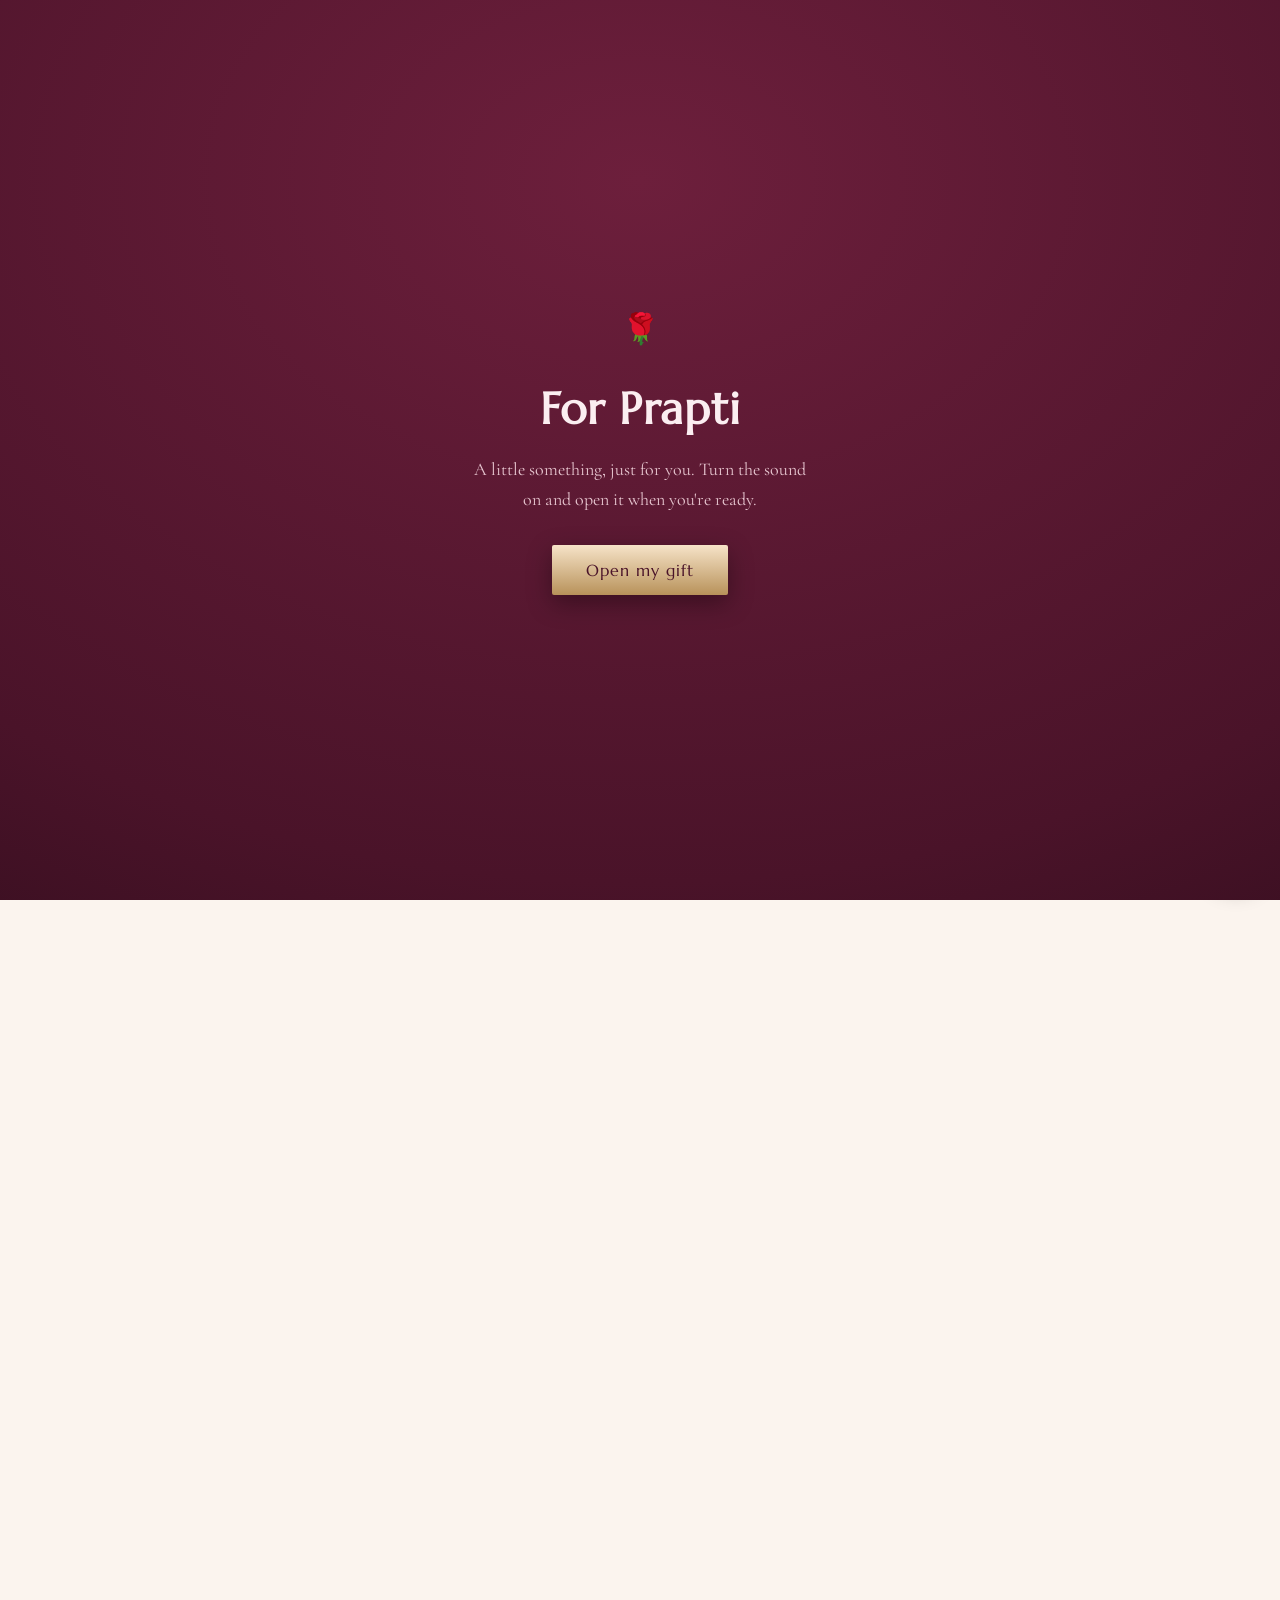
==== index.html @ 09134fef "birthday" ====
<!DOCTYPE html>
<html lang="en">
<head>
<meta charset="UTF-8">
<meta name="viewport" content="width=device-width, initial-scale=1, viewport-fit=cover">
<title>Happy Birthday, Prapti</title>
<link rel="preconnect" href="https://fonts.googleapis.com">
<link rel="preconnect" href="https://fonts.gstatic.com" crossorigin>
<link href="https://fonts.googleapis.com/css2?family=Cormorant+Garamond:ital,wght@0,400;0,500;0,600;1,500&family=Marcellus&family=Caveat:wght@500;600&display=swap" rel="stylesheet">
<link rel="stylesheet" href="style.css">
</head>
<body>

  <video id="bgVideo" autoplay muted loop playsinline>
    <source src="bg-video.mp4" type="video/mp4">
  </video>
  <div id="bgOverlay"></div>

  <div class="flower-rain" id="flowerRain"></div>

  <div id="gate">
    <div class="petal-field"></div>
    <div class="gate-inner">
      <span class="rose-mark">🌹</span>
      <h1>For Prapti</h1>
      <p>A little something, just for you. Turn the sound on and open it when you're ready.</p>
      <button id="gateBtn">Open my gift</button>
    </div>
  </div>

  <audio id="bgm" loop preload="none">
    <source src="song.mp3" type="audio/mpeg">
  </audio>

  <div id="page">
    <header class="hero">
      <div class="eyebrow-script">wishing the happiest birthday to</div>
      <h1>Prapti</h1>
      <div class="date-line">27 September</div>
      <div class="together">
        <div class="stat"><span class="num" id="daysNum">—</span><span class="lab">Days Together</span></div>
        <div class="divider"></div>
        <div class="stat"><span class="num">24 Apr</span><span class="lab">2023, Where It Began</span></div>
      </div>
    </header>

    <section id="gallery-section">
      <h2 class="section-title reveal">A Few of My Favourites</h2>
      <p class="section-sub reveal">every one of these, I'd choose again</p>
      <div class="gallery">
        <figure class="reveal"><div class="frame"><img src="photos/p1.jpg" alt=""></div><figcaption>amar shobcheye priyo muhurto</figcaption></figure>
        <figure class="reveal"><div class="frame"><img src="photos/p8.jpg" alt=""></div><figcaption>tumi ar ami — always</figcaption></figure>
        <figure class="reveal"><div class="frame"><img src="photos/p6.jpg" alt=""></div><figcaption>tumi sundor, shob shomoy</figcaption></figure>
        <figure class="reveal"><div class="frame"><img src="photos/p2.jpg" alt=""></div><figcaption>sei ekta hashi</figcaption></figure>
        <figure class="reveal"><div class="frame"><img src="photos/p3.jpg" alt=""></div><figcaption>tomar chokhe hariye jai</figcaption></figure>
        <figure class="reveal"><div class="frame"><img src="photos/p4.jpg" alt=""></div><figcaption>amar mishti pakhi</figcaption></figure>
        <figure class="reveal"><div class="frame"><img src="photos/p5.jpg" alt=""></div><figcaption>tumi amar shanti</figcaption></figure>
        <figure class="reveal"><div class="frame"><img src="photos/p7.jpg" alt=""></div><figcaption>bhalobashi tomake, always</figcaption></figure>
      </div>
    </section>

    <div id="lightbox">
      <button id="lightboxClose" aria-label="Close">✕</button>
      <img id="lightboxImg" src="" alt="">
    </div>

    <section>
      <h2 class="section-title reveal">My Letter To You</h2>
      <p class="section-sub reveal">from Rohan, with everything I have</p>
      <div class="letter reveal">
        <p>Happiest Birthday my love ❤️🎂 Many many happy returns of the day, Prapti 💌. You're not just beautiful and gorgeous on the outside, but you also have the kindest and strongest heart. Always stay confident, keep smiling, and never doubt yourself.</p>
        <p>I pray this year brings you endless happiness, good health, and success in everything you do ✨. May all your dreams slowly turn into reality, because you truly deserve the best of the best.</p>
        <p>Never forget how precious you are to me. You're my safe place, my biggest blessing, and the most special person in my life. I feel so lucky every day to call you mine. No matter what happens, I'll always stand by you, support you, and love you unconditionally 🫶🏻.</p>
        <p>So enjoy this special day to the fullest, eat lots of good food, laugh out loud, and make the most beautiful memories 💕. You deserve nothing less than all the happiness in the world.</p>
        <p>Happiest birthday again, my love 🌸💗.</p>
        <div class="signoff">— Rohan</div>
      </div>
    </section>

    <footer>
      <span class="rose-mark">🌷</span>
      <p>Here's to every year after this one, together.</p>
    </footer>
  </div>

  <button id="musicBtn" class="paused" aria-label="Play music">
    <div class="bars"><span></span><span></span><span></span></div>
  </button>

<script src="script.js"></script>
</body>
</html>
---- style.css ----
:root{
  --wine:#6d1f3c;
  --wine-deep:#4a1329;
  --blush:#f4dfe4;
  --cream:#fbf4ee;
  --gold:#b8925a;
  --ink:#3a1f26;
  box-sizing:border-box;
  padding-top: env(safe-area-inset-top, 0px);
  padding-bottom: env(safe-area-inset-bottom, 0px);
}
*{box-sizing:border-box;}
html{scroll-padding-top: env(safe-area-inset-top, 0px); scroll-behavior:smooth;}
html,body{margin:0;padding:0;background:var(--cream);color:var(--ink);}
body{
  font-family:'Cormorant Garamond', Georgia, 'Times New Roman', serif;
  font-size:19px;
  line-height:1.65;
  overflow-x:hidden;
}
h1,h2,.display{font-family:'Marcellus', Georgia, serif;}

/* ---------- background video ---------- */
#bgVideo{
  position:fixed; inset:0; width:100%; height:100%;
  object-fit:cover; z-index:-2;
  filter:saturate(1.05) brightness(.92);
}
#bgOverlay{
  position:fixed; inset:0; z-index:-1;
  background:linear-gradient(180deg, rgba(251,244,238,.42) 0%, rgba(244,223,228,.4) 45%, rgba(251,244,238,.46) 100%);
}

/* ---------- gate / entry ---------- */
#gate{
  position:fixed; inset:0; z-index:50;
  display:flex; align-items:center; justify-content:center;
  background:radial-gradient(120% 120% at 50% 20%, var(--wine) 0%, var(--wine-deep) 65%, #2c0c1a 100%);
  color:var(--blush);
  text-align:center;
  padding:32px;
  transition:opacity 1s ease, visibility 1s ease;
  overflow:hidden;
}
#gate.hide{opacity:0; visibility:hidden; pointer-events:none;}
#gate .gate-inner{position:relative; z-index:2;}
#gate h1{
  font-size:clamp(28px,7vw,44px); margin:0 0 10px; letter-spacing:.02em; color:#fbeef1;
  opacity:0; animation:riseIn 1s ease .3s forwards;
}
#gate p{
  font-size:clamp(15px,3.4vw,18px); color:#e7c6d0; margin:0 0 30px; max-width:38ch;
  opacity:0; animation:riseIn 1s ease .6s forwards;
  margin-left:auto; margin-right:auto;
}
#gateBtn{
  font-family:'Marcellus',serif;
  font-size:16px;
  letter-spacing:.06em;
  color:var(--wine-deep);
  background:linear-gradient(180deg,#f6e3c8,var(--gold));
  border:none;
  padding:15px 34px;
  border-radius:2px;
  cursor:pointer;
  box-shadow:0 8px 24px rgba(0,0,0,.35);
  opacity:0; animation:riseIn 1s ease .9s forwards, pulseGlow 2.6s ease-in-out 2s infinite;
  transition:transform .25s ease;
}
#gateBtn:hover{transform:translateY(-2px) scale(1.03);}
.rose-mark{
  font-size:30px; margin-bottom:18px; display:block;
  opacity:0; animation:riseIn 1s ease 0s forwards, sway 4s ease-in-out 1.3s infinite;
}
@keyframes riseIn{from{opacity:0; transform:translateY(14px);} to{opacity:1; transform:translateY(0);}}
@keyframes sway{0%,100%{transform:rotate(-6deg);}50%{transform:rotate(6deg);}}
@keyframes pulseGlow{0%,100%{box-shadow:0 8px 24px rgba(0,0,0,.35);}50%{box-shadow:0 8px 30px rgba(184,146,90,.6);}}

/* floating petals in the gate */
.petal-field{position:absolute; inset:0; z-index:1; pointer-events:none;}
.petal{
  position:absolute; top:-10%;
  font-size:18px;
  opacity:.75;
  animation-name:fall, spin;
  animation-timing-function:linear;
  animation-iteration-count:infinite;
}
@keyframes fall{from{transform:translateY(-10vh);}to{transform:translateY(110vh);}}
@keyframes spin{from{rotate:0deg;}to{rotate:360deg;}}

/* ---------- shell ---------- */
#page{opacity:0; transition:opacity 1.2s ease;}
#page.show{opacity:1;}

header.hero{
  position:relative;
  min-height:92vh;
  display:flex; flex-direction:column; align-items:center; justify-content:center;
  text-align:center;
  padding:60px 24px 40px;
  background:radial-gradient(60% 45% at 50% 0%, rgba(184,146,90,.14), transparent 60%);
  overflow:hidden;
}
.eyebrow-script{
  font-family:'Cormorant Garamond',serif;
  font-style:italic;
  font-weight:500;
  font-size:clamp(17px,3vw,21px);
  color:var(--gold);
  letter-spacing:.03em;
  margin-bottom:6px;
  text-shadow:0 1px 10px rgba(251,244,238,.85);
}
.hero h1{
  font-size:clamp(46px,12vw,92px);
  color:var(--wine-deep);
  margin:0;
  line-height:1;
  text-shadow:0 2px 18px rgba(251,244,238,.85), 0 1px 4px rgba(251,244,238,.9);
}
.hero h1 .letter-span{
  display:inline-block;
  opacity:0;
  transform:translateY(18px);
  animation:letterIn .7s cubic-bezier(.2,.8,.2,1) forwards;
}
@keyframes letterIn{to{opacity:1; transform:translateY(0);}}
.hero .date-line{
  margin-top:18px;
  font-size:clamp(14px,3vw,17px);
  letter-spacing:.12em;
  color:var(--wine);
  text-transform:uppercase;
  text-shadow:0 1px 10px rgba(251,244,238,.85);
}
.together{
  margin-top:38px;
  display:flex; gap:28px; flex-wrap:wrap; justify-content:center;
}
.together .stat{min-width:96px;}
.together .num{
  font-family:'Marcellus',serif;
  font-size:clamp(28px,6vw,40px);
  color:var(--wine-deep);
  display:block;
  text-shadow:0 1px 10px rgba(251,244,238,.85);
}
.together .lab{font-size:13px; letter-spacing:.08em; text-transform:uppercase; color:var(--gold); text-shadow:0 1px 8px rgba(251,244,238,.85);}

.divider{width:1px;height:46px;background:linear-gradient(var(--gold),transparent);}

section{padding:70px 20px; max-width:760px; margin:0 auto;}
.section-title{
  text-align:center;
  font-size:clamp(28px,6vw,38px);
  color:var(--wine-deep);
  margin:0 0 8px;
  text-shadow:0 2px 14px rgba(251,244,238,.85);
}
.section-sub{
  text-align:center;
  font-style:italic;
  color:var(--gold);
  margin:0 0 42px;
  font-size:17px;
  text-shadow:0 1px 10px rgba(251,244,238,.85);
}

/* scroll reveal */
.reveal{opacity:0; transform:translateY(28px); transition:opacity .8s ease, transform .8s ease;}
.reveal.in{opacity:1; transform:translateY(0);}

/* ---------- gallery ---------- */
#gallery-section{position:relative; overflow:hidden;}
.gallery,#gallery-section .section-title,#gallery-section .section-sub{position:relative; z-index:2;}

.gallery{
  display:grid;
  grid-template-columns:repeat(6,1fr);
  grid-auto-rows:170px;
  gap:22px 14px;
}
.gallery figure{
  margin:0; overflow:hidden; border-radius:2px;
  background:#fff; padding:8px 8px 6px;
  box-shadow:0 10px 22px rgba(74,19,41,.18);
  cursor:pointer;
  transition:transform .5s cubic-bezier(.2,.8,.2,1), box-shadow .4s ease;
  will-change:transform;
  display:flex; flex-direction:column;
}
.gallery figure .frame{overflow:hidden; border-radius:1px; background:var(--blush); flex:1 1 auto; min-height:0;}
.gallery img{width:100%; height:100%; object-fit:cover; display:block; transition:transform .7s ease, filter .5s ease;}
.gallery figcaption{
  font-family:'Caveat', cursive;
  font-weight:600;
  font-size:19px;
  color:var(--wine);
  text-align:center;
  padding-top:7px;
  line-height:1;
}

/* ---------- flower rain (whole page) ---------- */
.flower-rain{position:fixed; inset:0; overflow:hidden; pointer-events:none; z-index:35;}
.flower-rain span{
  position:absolute; top:-8%;
  will-change:transform;
  animation-name:fall, spin;
  animation-timing-function:linear;
  animation-iteration-count:infinite;
}
.gallery figure:nth-child(1){grid-column:span 3; grid-row:span 2; --r:-2deg;}
.gallery figure:nth-child(2){grid-column:span 3; --r:1.5deg;}
.gallery figure:nth-child(3){grid-column:span 3; --r:-1deg;}
.gallery figure:nth-child(4){grid-column:span 2; --r:2deg;}
.gallery figure:nth-child(5){grid-column:span 2; --r:-2.5deg;}
.gallery figure:nth-child(6){grid-column:span 2; --r:1deg;}
.gallery figure:nth-child(7){grid-column:span 3; --r:-1.5deg;}
.gallery figure:nth-child(8){grid-column:span 3; --r:2deg;}
.gallery figure.reveal{transform:translateY(30px) scale(.93) rotate(0deg);}
.gallery figure.reveal.in{transform:translateY(0) scale(1) rotate(var(--r));}
.gallery figure.reveal.in:hover{
  transform:translateY(-6px) scale(1.05) rotate(0deg);
  box-shadow:0 20px 38px rgba(74,19,41,.3);
  z-index:5;
}
.gallery figure:hover img{transform:scale(1.08); filter:saturate(1.15);}
@media(max-width:520px){
  .gallery{grid-template-columns:repeat(2,1fr); grid-auto-rows:190px; gap:20px 12px;}
  .gallery figure,.gallery figure:nth-child(1){grid-column:span 1; grid-row:span 1;}
}

/* ---------- lightbox ---------- */
#lightbox{
  position:fixed; inset:0; z-index:60;
  display:flex; align-items:center; justify-content:center;
  background:rgba(30,8,18,.86);
  opacity:0; visibility:hidden; pointer-events:none;
  transition:opacity .35s ease, visibility .35s ease;
  padding:5vh 5vw;
}
#lightbox.open{opacity:1; visibility:visible; pointer-events:auto;}
#lightbox img{
  max-width:min(88vw,720px); max-height:82vh;
  border-radius:2px;
  box-shadow:0 30px 70px rgba(0,0,0,.5);
  transform:scale(.9); transition:transform .35s cubic-bezier(.2,.8,.2,1);
  border:8px solid #fff;
}
#lightbox.open img{transform:scale(1);}
#lightboxClose{
  position:absolute; top:22px; right:26px;
  width:40px; height:40px; border-radius:50%;
  border:1px solid rgba(255,255,255,.4);
  background:transparent; color:var(--blush);
  font-size:20px; cursor:pointer; line-height:1;
}

/* ---------- letter ---------- */
.letter{
  background:#fff;
  border:1px solid var(--blush);
  border-radius:4px;
  padding:clamp(28px,6vw,56px);
  position:relative;
  box-shadow:0 14px 40px rgba(74,19,41,.10);
}
.letter::before{
  content:"❝";
  position:absolute; top:14px; left:22px;
  font-size:46px; color:var(--blush); font-family:Georgia,serif;
}
.letter p{margin:0 0 18px; font-size:19px; color:#4a2b34;}
.letter p:last-child{margin-bottom:0;}
.signoff{
  margin-top:26px;
  text-align:right;
  font-family:'Marcellus',serif;
  font-style:italic;
  color:var(--wine);
  font-size:20px;
}

/* ---------- footer ---------- */
footer{
  text-align:center;
  padding:60px 24px 90px;
  color:var(--wine);
}
footer .rose-mark{color:var(--gold); animation:sway 4s ease-in-out infinite;}
footer p{font-style:italic; font-size:17px; color:#8a4a5f;}

/* ---------- music control ---------- */
#musicBtn{
  position:fixed; right:18px; bottom:18px; z-index:40;
  width:52px; height:52px; border-radius:50%;
  background:var(--wine-deep); color:var(--blush);
  border:1px solid rgba(255,255,255,.25);
  display:flex; align-items:center; justify-content:center;
  font-size:20px; cursor:pointer;
  box-shadow:0 8px 22px rgba(0,0,0,.3);
  padding-bottom: env(safe-area-inset-bottom, 0px);
  transition:transform .2s ease;
}
#musicBtn:hover{transform:scale(1.06);}
#musicBtn .bars{display:flex; gap:2px; align-items:flex-end; height:16px;}
#musicBtn .bars span{width:3px; background:var(--gold); animation:bar 1s ease-in-out infinite;}
#musicBtn .bars span:nth-child(2){animation-delay:.2s;}
#musicBtn .bars span:nth-child(3){animation-delay:.4s;}
#musicBtn.paused .bars span{animation-play-state:paused; height:5px !important;}
@keyframes bar{0%,100%{height:5px;}50%{height:16px;}}

@media (prefers-reduced-motion: reduce){
  *{animation-duration:.001s !important; transition-duration:.2s !important;}
}
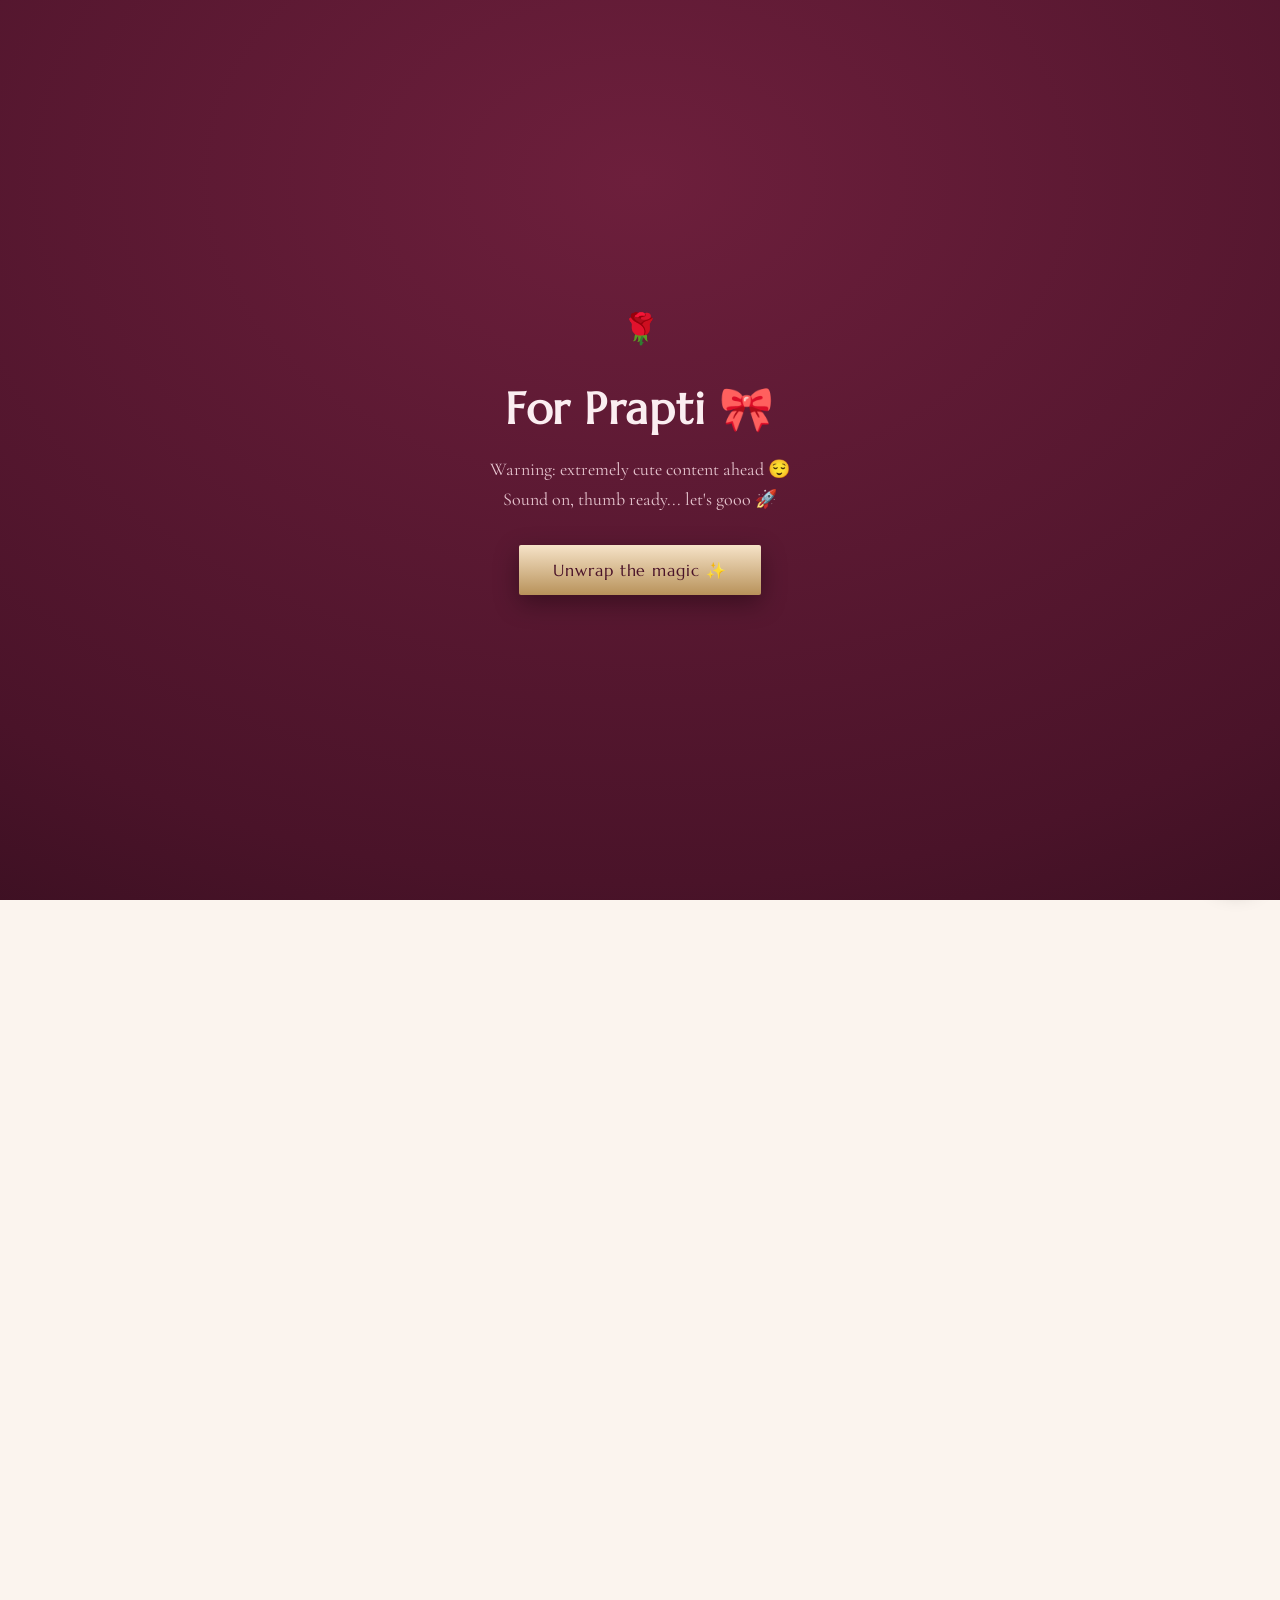
==== commit 87d39541: "fixed" ====
--- a/index.html
+++ b/index.html
@@ -22,9 +22,9 @@
     <div class="petal-field"></div>
     <div class="gate-inner">
       <span class="rose-mark">🌹</span>
-      <h1>For Prapti</h1>
-      <p>A little something, just for you. Turn the sound on and open it when you're ready.</p>
-      <button id="gateBtn">Open my gift</button>
+      <h1>For Prapti 🎀</h1>
+      <p>Warning: extremely cute content ahead 😌<br>Sound on, thumb ready... let's gooo 🚀</p>
+      <button id="gateBtn">Unwrap the magic ✨</button>
     </div>
   </div>
 
@@ -48,14 +48,14 @@
       <h2 class="section-title reveal">A Few of My Favourites</h2>
       <p class="section-sub reveal">every one of these, I'd choose again</p>
       <div class="gallery">
-        <figure class="reveal"><div class="frame"><img src="photos/p1.jpg" alt=""></div><figcaption>amar shobcheye priyo muhurto</figcaption></figure>
-        <figure class="reveal"><div class="frame"><img src="photos/p8.jpg" alt=""></div><figcaption>tumi ar ami — always</figcaption></figure>
-        <figure class="reveal"><div class="frame"><img src="photos/p6.jpg" alt=""></div><figcaption>tumi sundor, shob shomoy</figcaption></figure>
-        <figure class="reveal"><div class="frame"><img src="photos/p2.jpg" alt=""></div><figcaption>sei ekta hashi</figcaption></figure>
-        <figure class="reveal"><div class="frame"><img src="photos/p3.jpg" alt=""></div><figcaption>tomar chokhe hariye jai</figcaption></figure>
+        <figure class="reveal"><div class="frame"><img src="photos/p1.jpg" alt=""></div><figcaption>you are so beautiful baby sob dik thake</figcaption></figure>
+        <figure class="reveal"><div class="frame"><img src="photos/p8.jpg" alt=""></div><figcaption>favourite photo btw</figcaption></figure>
+        <figure class="reveal"><div class="frame"><img src="photos/p6.jpg" alt=""></div><figcaption>you are soooo amazing</figcaption></figure>
+        <figure class="reveal"><div class="frame"><img src="photos/p2.jpg" alt=""></div><figcaption>this look bhaii uff</figcaption></figure>
+        <figure class="reveal"><div class="frame"><img src="photos/p3.jpg" alt=""></div><figcaption>man can go to war for this eye smile</figcaption></figure>
         <figure class="reveal"><div class="frame"><img src="photos/p4.jpg" alt=""></div><figcaption>amar mishti pakhi</figcaption></figure>
-        <figure class="reveal"><div class="frame"><img src="photos/p5.jpg" alt=""></div><figcaption>tumi amar shanti</figcaption></figure>
-        <figure class="reveal"><div class="frame"><img src="photos/p7.jpg" alt=""></div><figcaption>bhalobashi tomake, always</figcaption></figure>
+        <figure class="reveal"><div class="frame"><img src="photos/p5.jpg" alt=""></div><figcaption>and thiss photo bhaiii</figcaption></figure>
+        <figure class="reveal"><div class="frame"><img src="photos/p7.jpg" alt=""></div><figcaption>I LOVE YOU ALWAYS BABY</figcaption></figure>
       </div>
     </section>
 
@@ -89,4 +89,4 @@
 
 <script src="script.js"></script>
 </body>
-</html>
+</html>
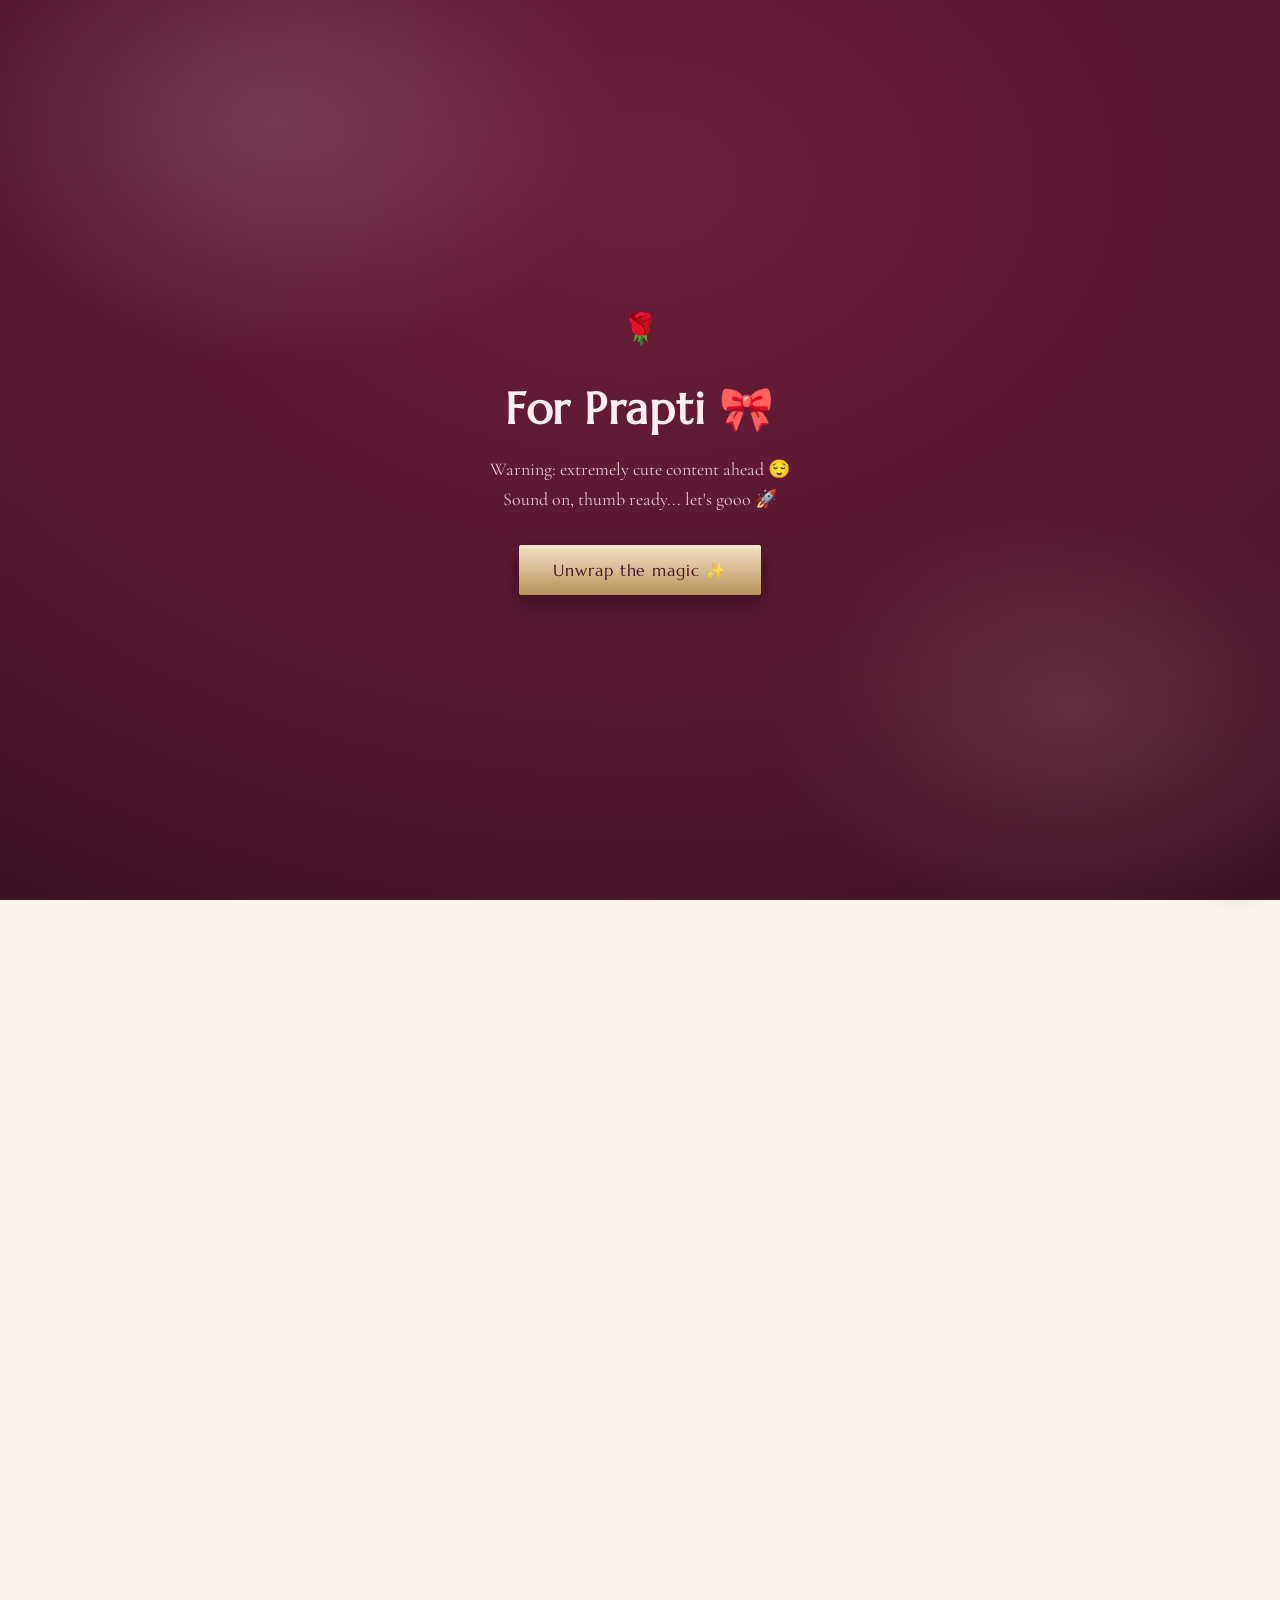
==== commit e224dfbb: "fixed again" ====
--- a/index.html
+++ b/index.html
@@ -11,15 +11,11 @@
 </head>
 <body>
 
-  <video id="bgVideo" autoplay muted loop playsinline>
-    <source src="bg-video.mp4" type="video/mp4">
-  </video>
-  <div id="bgOverlay"></div>
-
   <div class="flower-rain" id="flowerRain"></div>
 
   <div id="gate">
     <div class="petal-field"></div>
+    <div class="sparkle-field" id="sparkleField"></div>
     <div class="gate-inner">
       <span class="rose-mark">🌹</span>
       <h1>For Prapti 🎀</h1>
@@ -34,6 +30,11 @@
 
   <div id="page">
     <header class="hero">
+      <video id="bgVideo" autoplay muted loop playsinline>
+        <source src="bg-video.mp4" type="video/mp4">
+      </video>
+      <div id="bgOverlay"></div>
+      <div class="hero-sparkles" id="heroSparkles"></div>
       <div class="eyebrow-script">wishing the happiest birthday to</div>
       <h1>Prapti</h1>
       <div class="date-line">27 September</div>
--- a/style.css
+++ b/style.css
@@ -20,14 +20,14 @@
 }
 h1,h2,.display{font-family:'Marcellus', Georgia, serif;}
 
-/* ---------- background video ---------- */
+/* ---------- background video (hero section only) ---------- */
 #bgVideo{
-  position:fixed; inset:0; width:100%; height:100%;
+  position:absolute; inset:0; width:100%; height:100%;
   object-fit:cover; z-index:-2;
   filter:saturate(1.05) brightness(.92);
 }
 #bgOverlay{
-  position:fixed; inset:0; z-index:-1;
+  position:absolute; inset:0; z-index:-1;
   background:linear-gradient(180deg, rgba(251,244,238,.42) 0%, rgba(244,223,228,.4) 45%, rgba(251,244,238,.46) 100%);
 }
 
@@ -89,6 +89,44 @@
 @keyframes fall{from{transform:translateY(-10vh);}to{transform:translateY(110vh);}}
 @keyframes spin{from{rotate:0deg;}to{rotate:360deg;}}
 
+/* soft drifting glow behind the gate text */
+#gate::before{
+  content:"";
+  position:absolute; inset:-15%;
+  background:
+    radial-gradient(32% 32% at 28% 22%, rgba(255,255,255,.14), transparent 65%),
+    radial-gradient(28% 28% at 76% 72%, rgba(255,236,214,.12), transparent 65%);
+  animation:glowDrift 9s ease-in-out infinite alternate;
+  z-index:0; pointer-events:none;
+}
+@keyframes glowDrift{from{transform:translate(-2%,-1%) scale(1);}to{transform:translate(2%,2%) scale(1.1);}}
+
+/* twinkling sparkles on the gate */
+.sparkle-field{position:absolute; inset:0; z-index:1; pointer-events:none;}
+.sparkle{
+  position:absolute; top:-8%;
+  color:#fbeecb;
+  opacity:0;
+  animation-name:sparkleFall, twinkle;
+  animation-timing-function:linear, ease-in-out;
+  animation-iteration-count:infinite;
+  text-shadow:0 0 6px rgba(255,232,190,.8);
+}
+@keyframes sparkleFall{from{transform:translateY(-10vh);}to{transform:translateY(110vh);}}
+@keyframes twinkle{0%,100%{opacity:0; transform:scale(.5);}50%{opacity:1; transform:scale(1);}}
+
+/* heart burst on tap */
+.heart-burst{
+  position:absolute; z-index:4; pointer-events:none;
+  left:50%; top:50%;
+  animation:heartPop 1.15s ease-out forwards;
+}
+@keyframes heartPop{
+  0%{transform:translate(-50%,-50%) scale(.3) rotate(var(--rot,0deg)); opacity:0;}
+  18%{opacity:1;}
+  100%{transform:translate(calc(-50% + var(--dx,0px)),calc(-50% - 170px)) scale(1.1) rotate(var(--rot,0deg)); opacity:0;}
+}
+
 /* ---------- shell ---------- */
 #page{opacity:0; transition:opacity 1.2s ease;}
 #page.show{opacity:1;}
@@ -101,6 +139,14 @@
   padding:60px 24px 40px;
   background:radial-gradient(60% 45% at 50% 0%, rgba(184,146,90,.14), transparent 60%);
   overflow:hidden;
+}
+header.hero::before{
+  content:"";
+  position:absolute; inset:-15%; z-index:-1; pointer-events:none;
+  background:
+    radial-gradient(28% 28% at 22% 25%, rgba(184,146,90,.16), transparent 65%),
+    radial-gradient(24% 24% at 78% 65%, rgba(109,31,60,.10), transparent 65%);
+  animation:glowDrift 11s ease-in-out infinite alternate;
 }
 .eyebrow-script{
   font-family:'Cormorant Garamond',serif;
@@ -111,7 +157,22 @@
   letter-spacing:.03em;
   margin-bottom:6px;
   text-shadow:0 1px 10px rgba(251,244,238,.85);
-}
+  opacity:0;
+  animation:fadeDown 1s ease .1s forwards;
+}
+@keyframes fadeDown{from{opacity:0; transform:translateY(-12px);}to{opacity:1; transform:translateY(0);}}
+@keyframes fadeUp{from{opacity:0; transform:translateY(12px);}to{opacity:1; transform:translateY(0);}}
+
+/* gently rising hearts & sparkles behind the hero */
+.hero-sparkles{position:absolute; inset:0; z-index:-1; overflow:hidden; pointer-events:none;}
+.hero-sparkles span{
+  position:absolute; bottom:-8%;
+  opacity:0;
+  animation-name:floatUp, twinkle;
+  animation-timing-function:ease-in, ease-in-out;
+  animation-iteration-count:infinite;
+}
+@keyframes floatUp{from{transform:translateY(0);}to{transform:translateY(-105vh);}}
 .hero h1{
   font-size:clamp(46px,12vw,92px);
   color:var(--wine-deep);
@@ -123,9 +184,13 @@
   display:inline-block;
   opacity:0;
   transform:translateY(18px);
-  animation:letterIn .7s cubic-bezier(.2,.8,.2,1) forwards;
+  animation:letterIn .7s cubic-bezier(.2,.8,.2,1) forwards, letterShine 3.4s ease-in-out 2.6s infinite;
 }
 @keyframes letterIn{to{opacity:1; transform:translateY(0);}}
+@keyframes letterShine{
+  0%,100%{color:var(--wine-deep); text-shadow:0 2px 18px rgba(251,244,238,.85), 0 1px 4px rgba(251,244,238,.9);}
+  50%{color:var(--gold); text-shadow:0 2px 22px rgba(184,146,90,.55), 0 1px 4px rgba(251,244,238,.9);}
+}
 .hero .date-line{
   margin-top:18px;
   font-size:clamp(14px,3vw,17px);
@@ -133,12 +198,17 @@
   color:var(--wine);
   text-transform:uppercase;
   text-shadow:0 1px 10px rgba(251,244,238,.85);
-}
+  opacity:0;
+  animation:fadeUp .9s ease .95s forwards, datePulse 3.6s ease-in-out 2.2s infinite;
+}
+@keyframes datePulse{0%,100%{text-shadow:0 1px 10px rgba(251,244,238,.85);}50%{text-shadow:0 1px 18px rgba(184,146,90,.55);}}
 .together{
   margin-top:38px;
   display:flex; gap:28px; flex-wrap:wrap; justify-content:center;
 }
-.together .stat{min-width:96px;}
+.together .stat{min-width:96px; opacity:0; animation:fadeUp .8s ease forwards;}
+.together .stat:nth-child(1){animation-delay:1.15s;}
+.together .stat:nth-child(3){animation-delay:1.35s;}
 .together .num{
   font-family:'Marcellus',serif;
   font-size:clamp(28px,6vw,40px);
@@ -146,9 +216,20 @@
   display:block;
   text-shadow:0 1px 10px rgba(251,244,238,.85);
 }
+.together .num.popped{animation:numPop .55s ease;}
+@keyframes numPop{0%{transform:scale(1);}45%{transform:scale(1.18);}100%{transform:scale(1);}}
+.together .num{animation:numBreathe 3.2s ease-in-out 3s infinite;}
+@keyframes numBreathe{0%,100%{transform:scale(1);}50%{transform:scale(1.05);}}
 .together .lab{font-size:13px; letter-spacing:.08em; text-transform:uppercase; color:var(--gold); text-shadow:0 1px 8px rgba(251,244,238,.85);}
 
-.divider{width:1px;height:46px;background:linear-gradient(var(--gold),transparent);}
+.divider{
+  width:1px;height:46px;background:linear-gradient(var(--gold),transparent);
+  transform:scaleY(0); transform-origin:top;
+  opacity:0;
+  animation:growLine .9s ease 1.05s forwards, dividerGlow 2.6s ease-in-out 2.4s infinite;
+}
+@keyframes growLine{from{opacity:0;}to{opacity:1; transform:scaleY(1);}}
+@keyframes dividerGlow{0%,100%{opacity:.55;}50%{opacity:1;}}
 
 section{padding:70px 20px; max-width:760px; margin:0 auto;}
 .section-title{
@@ -227,9 +308,23 @@
   z-index:5;
 }
 .gallery figure:hover img{transform:scale(1.08); filter:saturate(1.15);}
-@media(max-width:520px){
-  .gallery{grid-template-columns:repeat(2,1fr); grid-auto-rows:190px; gap:20px 12px;}
-  .gallery figure,.gallery figure:nth-child(1){grid-column:span 1; grid-row:span 1;}
+@media(max-width:640px){
+  .gallery{
+    display:block;
+    column-count:2;
+    column-gap:14px;
+  }
+  .gallery figure,.gallery figure:nth-child(1){
+    display:block;
+    width:100%;
+    grid-column:auto; grid-row:auto;
+    break-inside:avoid;
+    -webkit-column-break-inside:avoid;
+    margin:0 0 18px;
+  }
+  .gallery figure .frame{height:auto;}
+  .gallery img{height:auto; display:block;}
+  .gallery figure:nth-child(3n+2){margin-top:26px;}
 }
 
 /* ---------- lightbox ---------- */
@@ -314,4 +409,4 @@
 
 @media (prefers-reduced-motion: reduce){
   *{animation-duration:.001s !important; transition-duration:.2s !important;}
-}
+}
